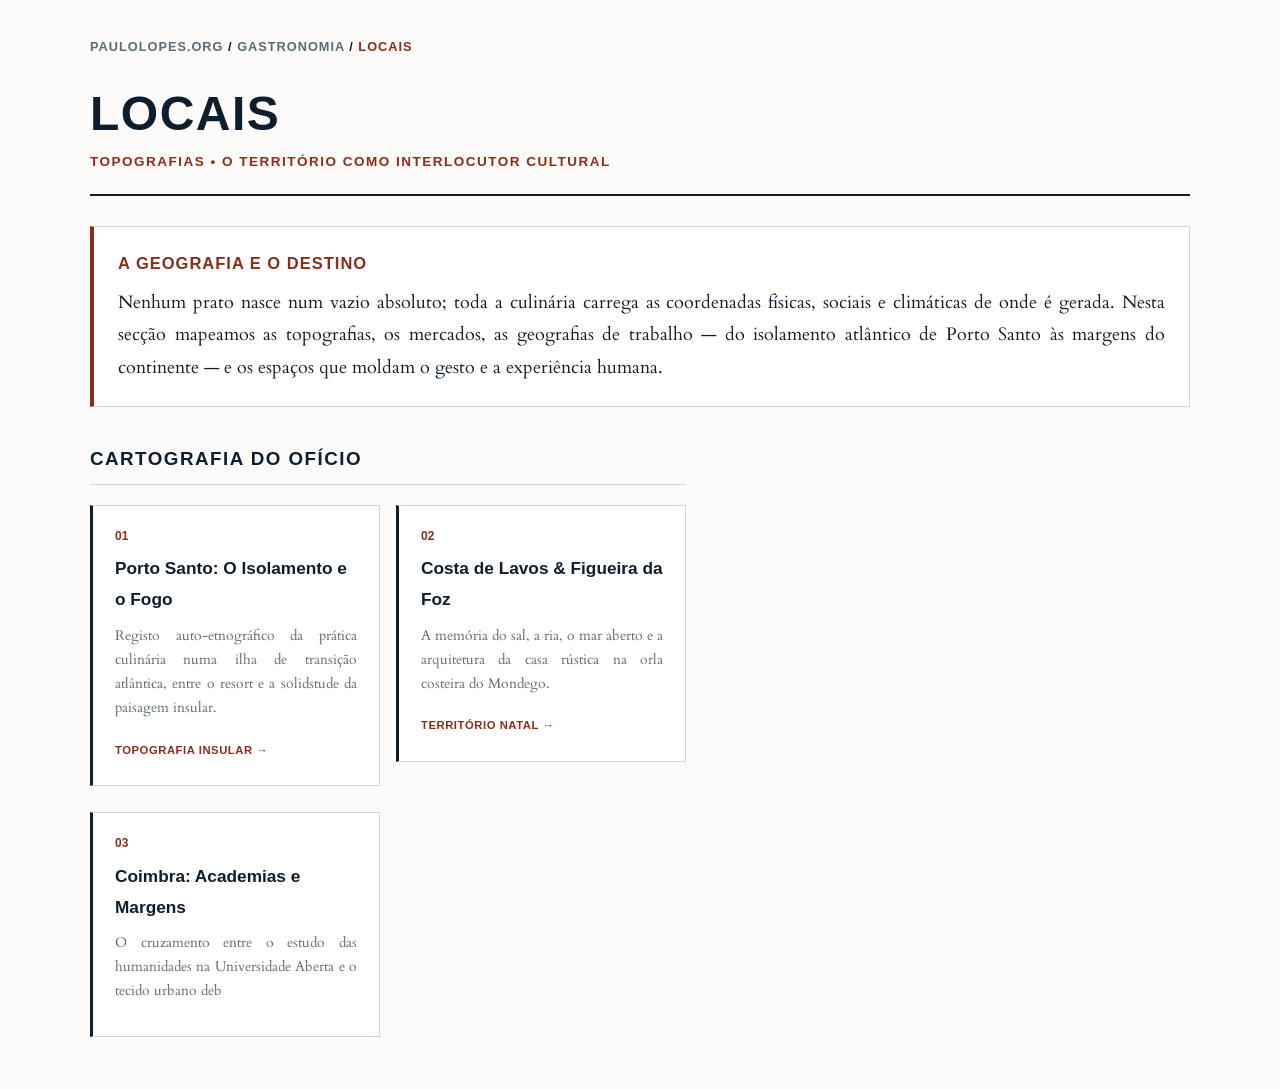
==== html/locais.html @ d1f1be1c "Add locais.html for locations and topographies This commit adds a new HTML file 'locais.html' that i" ====
<!DOCTYPE html>
<html lang="pt">
<head>
    <meta charset="UTF-8">
    <meta name="viewport" content="width=device-width, initial-scale=1.0">
    <link rel="icon" type="image/x-icon" href="/favicon.ico">
    <link rel="preload" href="manifest.json" as="fetch" type="application/json" crossorigin>

    <title>Locais & Topografias — Caldo de Sabores | Paulo Lopes</title>

    <!-- Framework W3.CSS -->
    <link rel="stylesheet" href="https://www.w3schools.com/w3css/4/w3.css">
    
    <!-- Google Fonts: Cardo, Inter & IBM Plex Mono -->
    <link rel="preconnect" href="https://fonts.googleapis.com">
    <link rel="preconnect" href="https://fonts.gstatic.com" crossorigin>
    <link href="https://fonts.googleapis.com/css2?family=Cardo:ital,wght@0,400;0,700;1,400&family=IBM+Plex+Mono:wght@400;500&family=Inter:wght@300;400;500;600&display=swap" rel="stylesheet">

    <!-- Folha de Estilos Oficial (Acedida a partir da pasta /html/) -->
    <link rel="stylesheet" href="../style.css">
</head>
<body class="w3-padding-large">

    <main class="w3-content w3-padding-24" style="max-width: 1100px;">
        
        <!-- Breadcrumb Superior -->
        <nav class="breadcrumb">
            <a href="https://paulolopes.org">paulolopes.org</a> / 
            <a href="https://gastronomia.paulolopes.org">Gastronomia</a> / 
            <span>Locais</span>
        </nav>

        <!-- Cabeçalho Principal -->
        <header class="wiki-header">
            <h1>Locais</h1>
            <p class="header-sub">Topografias • O Território como Interlocutor Cultural</p>
        </header>

        <!-- Caixa de Enquadramento / Manifesto da Secção -->
        <section class="warning-box">
            <h2>A Geografia e o Destino</h2>
            <p style="margin: 0;" align="justify">
                Nenhum prato nasce num vazio absoluto; toda a culinária carrega as coordenadas físicas, sociais e climáticas de onde é gerada. Nesta secção mapeamos as topografias, os mercados, as geografias de trabalho — do isolamento atlântico de Porto Santo às margens do continente — e os espaços que moldam o gesto e a experiência humana.
            </p>
        </section>

        <!-- Layout em Duas Colunas -->
        <div class="w3-row-padding" style="margin-left: -16px; margin-right: -16px;">
            
            <!-- COLUNA PRINCIPAL: MAPAS E TOPOGRAFIAS -->
            <article class="w3-col m8 l9">
                
                <h2 class="font-sans" style="font-size: 1.25rem; font-weight: 600; text-transform: uppercase; letter-spacing: 1.5px; color: var(--text-color); margin-top: 0; margin-bottom: 20px; border-bottom: 1px solid var(--border-color); padding-bottom: 8px;">
                    Cartografia do Ofício
                </h2>

                <div class="w3-row-padding" style="margin-left:-16px; margin-right:-16px;">
                    
                    <!-- Item 1 -->
                    <div class="w3-col m6 s12 w3-margin-bottom">
                        <a href="porto-santo-ilha-e-bancada.html" class="card-item">
                            <span class="card-numeral">01</span>
                            <h3 class="card-title">Porto Santo: O Isolamento e o Fogo</h3>
                            <p class="card-desc">Registo auto-etnográfico da prática culinária numa ilha de transição atlântica, entre o resort e a solidstude da paisagem insular.</p>
                            <span class="card-tag">Topografia Insular &rarr;</span>
                        </a>
                    </div>

                    <!-- Item 2 -->
                    <div class="w3-col m6 s12 w3-margin-bottom">
                        <a href="figueira-da-foz-e-lavos.html" class="card-item">
                            <span class="card-numeral">02</span>
                            <h3 class="card-title">Costa de Lavos & Figueira da Foz</h3>
                            <p class="card-desc">A memória do sal, a ria, o mar aberto e a arquitetura da casa rústica na orla costeira do Mondego.</p>
                            <span class="card-tag">Território Natal &rarr;</span>
                        </a>
                    </div>

                </div>

                <div class="w3-row-padding" style="margin-left:-16px; margin-right:-16px; margin-top: 10px;">
                    
                    <!-- Item 3 -->
                    <div class="w3-col m6 s12 w3-margin-bottom">
                        <a href="coimbra-e-centro.html" class="card-item">
                            <span class="card-numeral">03</span>
                            <h3 class="card-title">Coimbra: Academias e Margens</h3>
                            <p class="card-desc">O cruzamento entre o estudo das humanidades na Universidade Aberta e o tecido urbano deb
---- style.css ----
/* ==========================================================================
   PAULOLOPES.ORG / SCRIPTORIUM DIGITAL — Estilos Oficiais (style.css)
   Soberania Digital, Humanidades & Arquitetura Estática
   Autor: Paulo Furtado Lopes (mail@paulolopes.org)
   ========================================================================== */

:root {
    --bg-color: #fcfbf9;          /* Papel de arquivo / Marfim */
    --text-color: #0f1e2d;        /* Azul-marinho profundo */
    --accent-color: #8c2d19;      /* Vermelho óxido / Sanguínea */
    --muted-color: #5c6b73;       /* Azul pedra / Grafite */
    --border-color: #d8d3cd;      /* Linha de divisão subtil */
    --card-bg: #ffffff;           /* Branco puro para leitura */
    
    --font-serif: "Cardo", "Georgia", "Times New Roman", serif;
    --font-sans: -apple-system, BlinkMacSystemFont, "Segoe UI", Roboto, sans-serif;
    --font-mono: 'IBM Plex Mono', 'Courier New', monospace;

    /* Variáveis Tipográficas Fluidas & Modo de Leitura */
    --text-base: clamp(1.05rem, 1vw + 0.9rem, 1.2rem);
    --text-lead: clamp(1.2rem, 1.5vw + 1rem, 1.45rem);
    --text-h1: clamp(2rem, 3.5vw + 1rem, 3.2rem);
    --text-h2: clamp(1.5rem, 2.5vw + 0.8rem, 2.3rem);
    --text-h3: clamp(1.25rem, 1.8vw + 0.7rem, 1.75rem);
    
    --line-height-body: 1.8;
    --line-height-heading: 1.25;
    --max-content-width: 68ch; /* Limite ótimo de carateres por linha para conforto visual */
}

/* Modo Escuro Opcional / Automático */
@media (prefers-color-scheme: dark) {
    :root {
        --bg-color: #121820;
        --text-color: #e2e8f0;
        --accent-color: #d94e35;
        --muted-color: #94a3b8;
        --border-color: #2a3441;
        --card-bg: #1a2332;
    }
}

body {
    background-color: var(--bg-color) !important;
    color: var(--text-color) !important;
    font-family: var(--font-serif);
    line-height: var(--line-height-body);
    font-size: var(--text-base);
    margin: 0;
    min-height: 100vh;
    -webkit-font-smoothing: antialiased;
    text-rendering: optimizeLegibility;
}

.font-sans { font-family: var(--font-sans) !important; }
.font-mono { font-family: var(--font-mono) !important; }

/* ==========================================================================
   MODO DE LEITURA (READER MODE) & ENSAIOS
   ========================================================================== */
.reader-mode,
.article-content, 
.entry-content, 
article {
    max-width: var(--max-content-width);
    margin-inline: auto;
    padding-inline: 1rem;
}

/* Parágrafos refinados para legibilidade académica e ensaística */
p {
    margin-top: 0;
    margin-bottom: 1.8rem;
    text-align: justify;
    hyphens: auto;
}

@media (max-width: 768px) {
    p {
        text-align: left; /* Desativa justificação em ecrãs móveis estreitos */
    }
}

/* Navegação Breadcrumb Superior */
.breadcrumb {
    font-family: var(--font-sans);
    font-size: 0.85rem;
    text-transform: uppercase;
    letter-spacing: 1px;
    font-weight: 600;
    margin-bottom: 25px;
}

.breadcrumb a {
    color: var(--muted-color);
    text-decoration: none;
    transition: color 0.2s ease;
}

.breadcrumb a:hover {
    color: var(--accent-color);
}

.breadcrumb span {
    color: var(--accent-color);
}

/* Cabeçalho do Scriptorium e Subdomínios */
header.wiki-header {
    border-bottom: 2px solid var(--text-color);
    padding-bottom: 20px;
    margin-bottom: 30px;
}

header.wiki-header h1 {
    font-family: var(--font-sans);
    font-size: var(--text-h1);
    font-weight: 600;
    letter-spacing: 1.5px;
    text-transform: uppercase;
    margin: 0 0 6px 0;
    color: var(--text-color);
    line-height: var(--line-height-heading);
}

.header-sub {
    font-family: var(--font-sans);
    font-size: 0.9rem;
    letter-spacing: 1.5px;
    color: var(--accent-color);
    font-weight: 600;
    text-transform: uppercase;
    margin: 0;
}

/* Barra de Alerta / Boas-vindas / Manifesto */
.warning-box {
    background-color: var(--card-bg);
    border: 1px solid var(--border-color);
    border-left: 4px solid var(--accent-color);
    padding: 22px 24px;
    margin-bottom: 35px;
}

.warning-box h2 {
    font-family: var(--font-sans);
    font-size: 1.1rem;
    font-weight: 600;
    text-transform: uppercase;
    letter-spacing: 1px;
    color: var(--accent-color);
    margin-top: 0;
    margin-bottom: 8px;
}

/* Cartões de Entradas e Secções */
.card-item {
    background-color: var(--card-bg);
    border: 1px solid var(--border-color);
    border-left: 3px solid var(--text-color);
    padding: 20px 22px;
    transition: border-color 0.2s ease, transform 0.2s ease, box-shadow 0.2s ease;
    display: block;
    text-decoration: none !important;
    color: inherit !important;
    height: 100%;
}

.card-item:hover {
    border-left-color: var(--accent-color);
    border-color: var(--border-color);
    transform: translateY(-3px);
    box-shadow: 0 4px 12px rgba(15, 30, 45, 0.06);
}

.card-item:hover h3 {
    color: var(--accent-color);
}

.card-numeral {
    font-family: var(--font-sans);
    font-size: 0.8rem;
    font-weight: 700;
    color: var(--accent-color);
    margin-bottom: 6px;
    display: block;
}

.card-title {
    font-size: 1.15rem;
    margin: 6px 0 8px 0;
    color: var(--text-color);
    font-weight: 600;
    transition: color 0.2s ease;
}

.card-desc {
    font-size: 0.9rem;
    color: var(--muted-color);
    margin: 0 0 12px 0;
}

.card-tag {
    font-family: var(--font-sans);
    font-size: 0.75rem;
    color: var(--accent-color);
    text-transform: uppercase;
    letter-spacing: 0.05em;
    font-weight: 600;
}

/* Menu Lateral (Sidebar) & Pesquisa */
.wiki-sidebar {
    background-color: var(--card-bg);
    border: 1px solid var(--border-color);
    padding: 22px;
    margin-bottom: 30px;
}

.wiki-sidebar h3 {
    font-family: var(--font-sans);
    font-size: 0.88rem;
    font-weight: 600;
    text-transform: uppercase;
    letter-spacing: 1.5px;
    color: var(--accent-color);
    margin-top: 0;
    margin-bottom: 12px;
    border-bottom: 1px solid var(--border-color);
    padding-bottom: 6px;
}

.wiki-sidebar input[type="text"] {
    width: 100%;
    padding: 9px 12px;
    font-family: var(--font-sans);
    font-size: 0.9rem;
    background: var(--bg-color);
    border: 1px solid var(--border-color);
    color: var(--text-color);
    border-radius: 2px;
    transition: border-color 0.2s ease;
}

.wiki-sidebar input[type="text"]:focus {
    outline: none;
    border-color: var(--accent-color);
}

.wiki-sidebar-list {
    list-style: none;
    padding: 0;
    margin: 0 0 20px 0;
    font-family: var(--font-sans);
    font-size: 0.92rem;
}

.wiki-sidebar-list li {
    margin-bottom: 8px;
}

.wiki-sidebar-list a {
    color: var(--text-color);
    text-decoration: none;
    transition: color 0.2s ease;
}

.wiki-sidebar-list a:hover {
    color: var(--accent-color);
}

/* Bloco Destacado: Chamadas Cruzadas */
.gastro-callout {
    background-color: var(--card-bg);
    border: 1px solid var(--border-color);
    border-top: 3px solid var(--accent-color);
    padding: 20px;
    margin-top: 30px;
    text-align: center;
}

.gastro-callout p {
    font-family: var(--font-serif);
    font-size: 1.02rem;
    font-style: italic;
    color: var(--text-color);
    margin: 8px 0 12px 0;
    text-align: center;
}

.gastro-link {
    font-family: var(--font-mono);
    font-size: 0.75rem;
    text-transform: uppercase;
    letter-spacing: 1px;
    color: var(--accent-color);
    text-decoration: none;
    font-weight: 600;
}

.gastro-link:hover {
    text-decoration: underline;
}

/* Botão Minimalista de Donativos */
.btn-donativos {
    display: inline-block;
    background-color: var(--text-color);
    color: #ffffff !important;
    font-family: var(--font-sans);
    font-size: 0.8rem;
    font-weight: 600;
    text-transform: uppercase;
    letter-spacing: 1.5px;
    padding: 10px 20px;
    text-decoration: none;
    border: 1px solid var(--text-color);
    transition: background-color 0.2s ease, border-color 0.2s ease;
}

.btn-donativos:hover {
    background-color: var(--accent-color);
    border-color: var(--accent-color);
}

/* ==========================================================================
   RODAPÉ INSTITUCIONAL & CAIXAS DE SUPORTE
   ========================================================================== */

.footer-boxes-container {
    border: 1px solid var(--border-color);
    background-color: var(--card-bg);
    margin-bottom: 40px;
}

.footer-box-left {
    padding: 24px;
    padding-right: 24px;
}

.footer-box-right {
    padding: 24px;
    padding-left: 24px;
    border-left: 1px solid var(--border-color);
}

@media (max-width: 768px) {
    .footer-box-right {
        border-left: none;
        border-top: 1px solid var(--border-color);
        padding-left: 24px;
    }
}

.site-footer {
    margin-top: 4rem;
    border-top: 1px solid var(--border-color);
    padding-top: 2.5rem;
    padding-bottom: 2rem;
    font-family: var(--font-sans);
    font-size: 0.85rem;
    color: var(--muted-color);
    text-align: center;
}

.footer-links {
    font-family: var(--font-mono);
    font-size: 0.8rem;
    text-transform: uppercase;
    letter-spacing: 1px;
    margin-bottom: 15px;
}

.footer-links a {
    color: var(--accent-color);
    text-decoration: none;
    font-weight: 600;
}

.footer-links a:hover {
    text-decoration: underline;
}
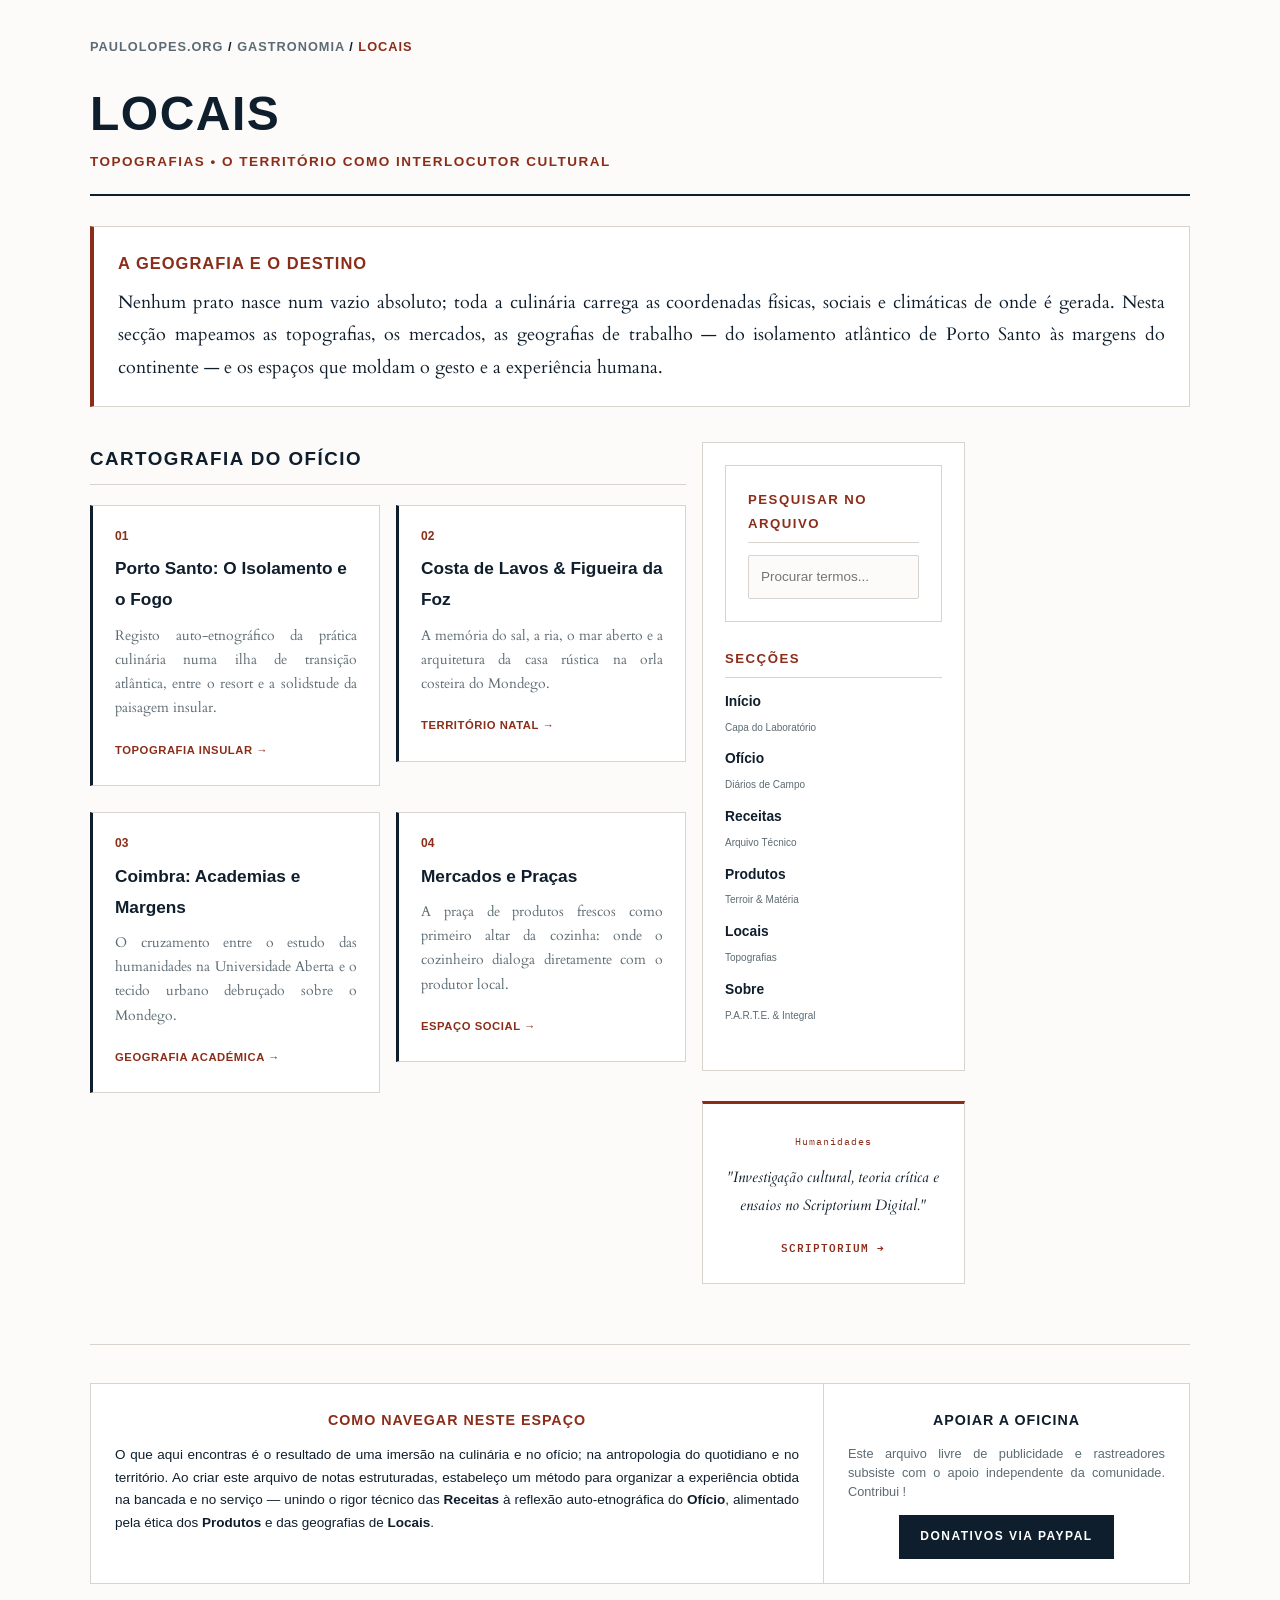
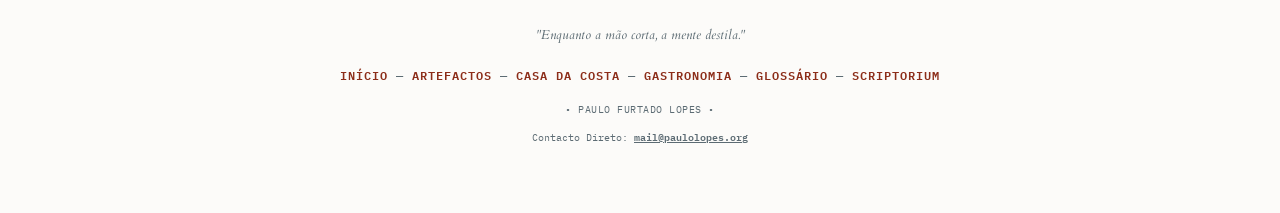
==== commit 1e121fd4: "Atualizar o locais.html" ====
--- a/html/locais.html
+++ b/html/locais.html
@@ -85,4 +85,113 @@
                         <a href="coimbra-e-centro.html" class="card-item">
                             <span class="card-numeral">03</span>
                             <h3 class="card-title">Coimbra: Academias e Margens</h3>
-                            <p class="card-desc">O cruzamento entre o estudo das humanidades na Universidade Aberta e o tecido urbano deb
+                            <p class="card-desc">O cruzamento entre o estudo das humanidades na Universidade Aberta e o tecido urbano debruçado sobre o Mondego.</p>
+                            <span class="card-tag">Geografia Académica &rarr;</span>
+                        </a>
+                    </div>
+
+                    <!-- Item 4 -->
+                    <div class="w3-col m6 s12 w3-margin-bottom">
+                        <a href="mercados-e-abastecimento.html" class="card-item">
+                            <span class="card-numeral">04</span>
+                            <h3 class="card-title">Mercados e Praças</h3>
+                            <p class="card-desc">A praça de produtos frescos como primeiro altar da cozinha: onde o cozinheiro dialoga diretamente com o produtor local.</p>
+                            <span class="card-tag">Espaço Social &rarr;</span>
+                        </a>
+                    </div>
+
+                </div>
+
+            </article>
+
+            <!-- COLUNA SECUNDÁRIA (DIREITA): BARRA LATERAL DE NAVEGAÇÃO -->
+            <aside class="w3-col m4 l3">
+                <div class="wiki-sidebar">
+                    
+                    <div class="wiki-sidebar" style="margin-bottom: 25px;">
+                        <h3>Pesquisar no Arquivo</h3>
+                        <form action="../index.html" method="GET" style="margin-top: 10px;">
+                            <input type="text" name="q" placeholder="Procurar termos..." required>
+                        </form>
+                    </div>
+
+                    <h3>Secções</h3>
+                    <ul class="wiki-sidebar-list">
+                        <li><a href="../index.html"><strong>Início</strong> <br><span class="w3-tiny" style="color: var(--muted-color);">Capa do Laboratório</span></a></li>
+                        <li><a href="oficio.html"><strong>Ofício</strong> <br><span class="w3-tiny" style="color: var(--muted-color);">Diários de Campo</span></a></li>
+                        <li><a href="receitas.html"><strong>Receitas</strong> <br><span class="w3-tiny" style="color: var(--muted-color);">Arquivo Técnico</span></a></li>
+                        <li><a href="produtos.html"><strong>Produtos</strong> <br><span class="w3-tiny" style="color: var(--muted-color);">Terroir & Matéria</span></a></li>
+                        <li><a href="locais.html"><strong>Locais</strong> <br><span class="w3-tiny" style="color: var(--muted-color);">Topografias</span></a></li>
+                        <li><a href="sobre.html"><strong>Sobre</strong> <br><span class="w3-tiny" style="color: var(--muted-color);">P.A.R.T.E. & Integral</span></a></li>
+                    </ul>
+
+                </div>
+
+                <!-- Bloco de Chamada para o Scriptorium Digital -->
+                <div class="gastro-callout">
+                    <span class="font-mono w3-tiny w3-uppercase" style="color: var(--accent-color); letter-spacing: 1px;">Humanidades</span>
+                    <p>
+                        "Investigação cultural, teoria crítica e ensaios no Scriptorium Digital."
+                    </p>
+                    <a href="https://scriptoriumdigital.org" class="gastro-link">Scriptorium &rarr;</a>
+                </div>
+            </aside>
+
+        </div>
+
+        <!-- RODAPÉ INSTITUCIONAL COMPLETO -->
+        <footer class="site-footer">
+            
+            <div class="footer-boxes-container w3-row w3-text-left" style="margin-bottom: 40px;">
+                
+                <div class="w3-col m8 l8 footer-box-left">
+                    <h4 class="font-sans" style="font-size: 0.95rem; font-weight: 600; text-transform: uppercase; letter-spacing: 1px; color: var(--accent-color); margin-top: 0; margin-bottom: 10px;">
+                        Como Navegar Neste Espaço
+                    </h4>
+                    <p style="font-size: 0.9rem; color: var(--text-color); margin: 0; line-height: 1.7; text-align: justify;">
+                        O que aqui encontras é o resultado de uma imersão na culinária e no ofício; na antropologia do quotidiano e no território. Ao criar este arquivo de notas estruturadas, estabeleço um método para organizar a experiência obtida na bancada e no serviço — unindo o rigor técnico das <strong>Receitas</strong> à reflexão auto-etnográfica do <strong>Ofício</strong>, alimentado pela ética dos <strong>Produtos</strong> e das geografias de <strong>Locais</strong>.
+                    </p>
+                </div>
+
+                <div class="w3-col m4 l4 footer-box-right">
+                    <h4 class="font-sans" style="font-size: 0.95rem; font-weight: 600; text-transform: uppercase; letter-spacing: 1px; color: var(--text-color); margin-top: 0; margin-bottom: 10px;">
+                        Apoiar a Oficina
+                    </h4>
+                    <p style="font-size: 0.85rem; color: var(--muted-color); margin: 0 0 14px 0; line-height: 1.5; text-align: justify;">
+                        Este arquivo livre de publicidade e rastreadores subsiste com o apoio independente da comunidade. Contribui !
+                    </p>
+                    <div class="w3-center">
+                        <a href="https://paypal.me/PauloFurtadoLopes" target="_blank" rel="noopener" class="btn-donativos">
+                            Donativos via PayPal
+                        </a>
+                    </div>
+                </div>
+
+            </div>
+
+            <p style="font-style: italic; font-family: var(--font-serif); margin-bottom: 1.2rem; color: var(--muted-color); text-align: center;">
+                "Enquanto a mão corta, a mente destila."
+            </p>
+            
+            <!-- Menu Geral do Ecossistema -->
+            <div class="footer-links" style="margin-bottom: 15px;">
+                <a href="http://paulolopes.org">Início</a> &mdash; 
+                <a href="https://paulolopes.org/artefactos/">Artefactos</a> &mdash; 
+                <a href="https://costa.paulolopes.org">Casa da Costa</a> &mdash; 
+                <a href="https://gastronomia.paulolopes.org">Gastronomia</a> &mdash; 
+                <a href="https://glossario.paulolopes.org">Glossário</a> &mdash; 
+                <a href="https://scriptoriumdigital.org">Scriptorium</a>
+            </div>
+            
+            <p class="font-mono w3-tiny w3-uppercase w3-wide" style="letter-spacing: 0.05em; margin-bottom: 0.5rem; color: var(--muted-color); text-align: center;">
+                • PAULO FURTADO LOPES •
+            </p>
+            <p class="font-mono w3-tiny" style="color: var(--muted-color); margin: 0; text-align: center;">
+                Contacto Direto: <a href="mailto:mail@paulolopes.org" style="color: inherit; font-weight: 600;">mail@paulolopes.org</a>
+            </p>
+        </footer>
+
+    </main>
+
+</body>
+</html>
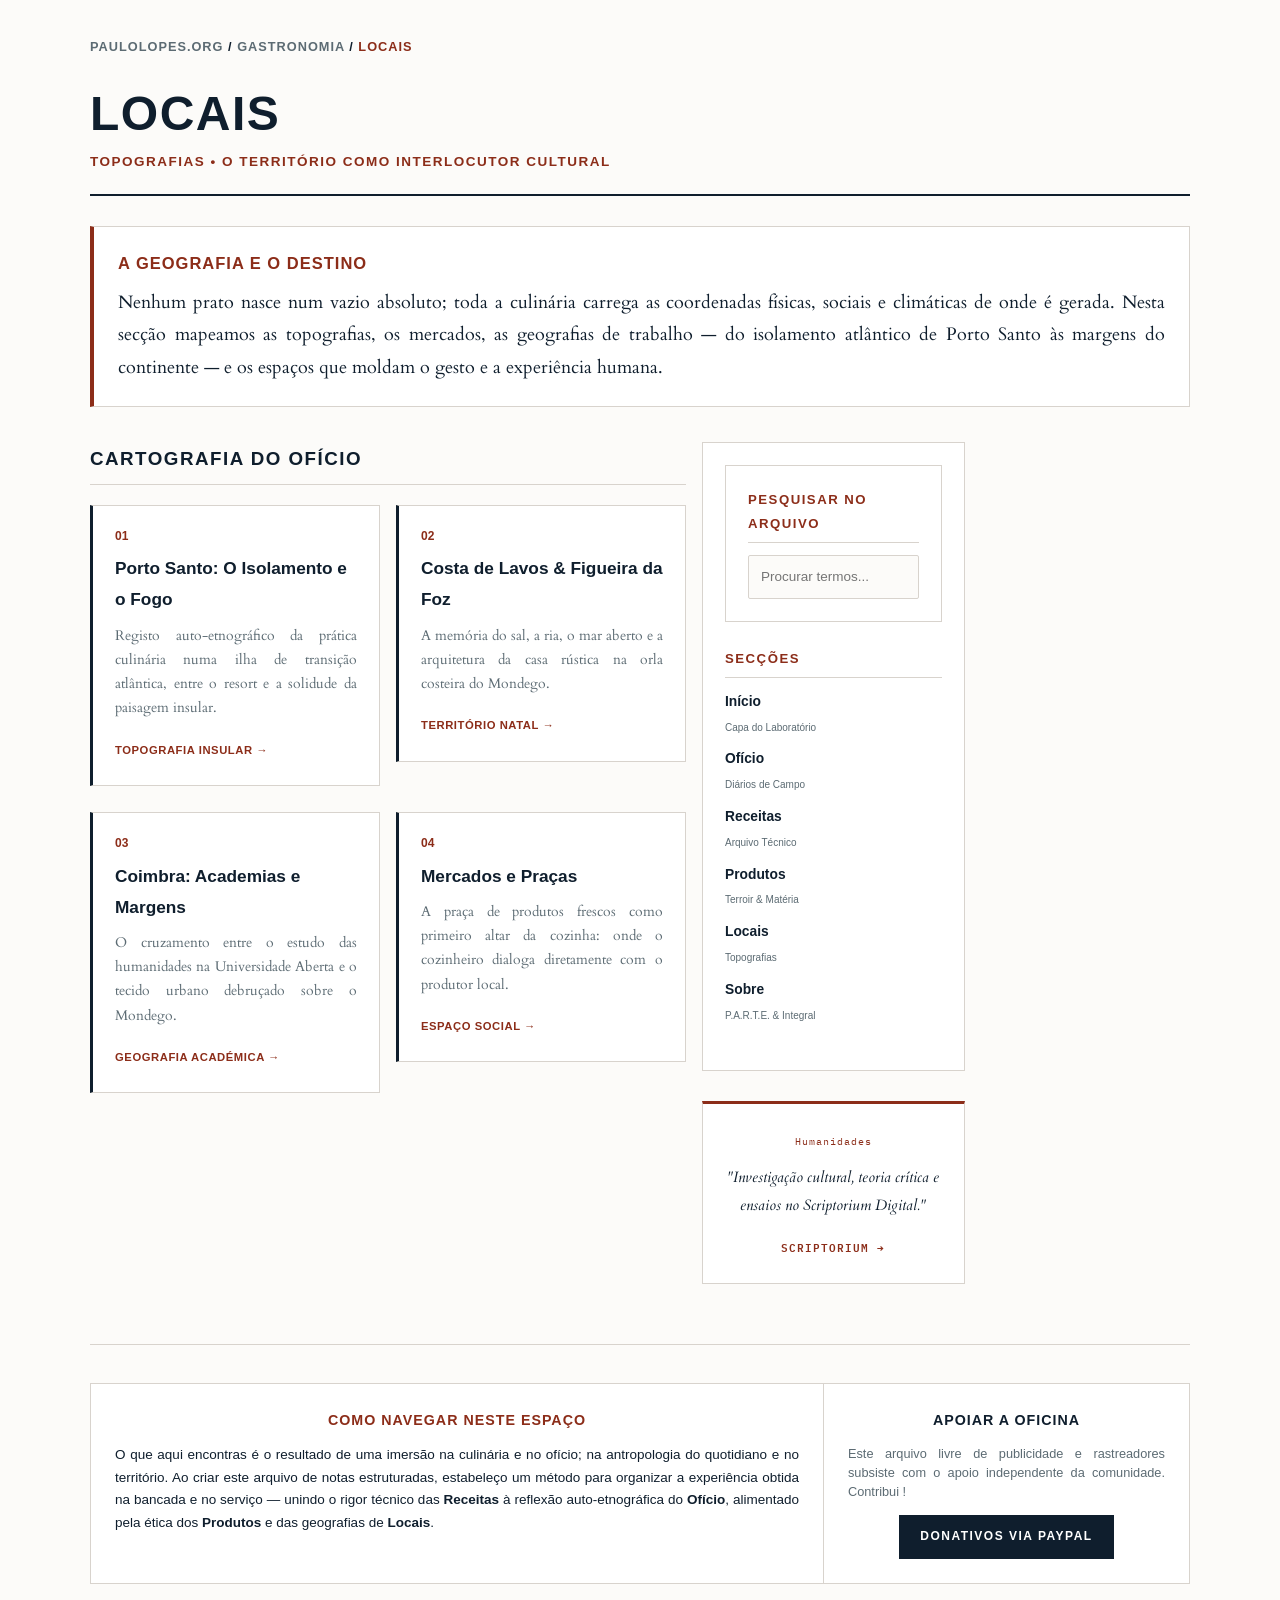
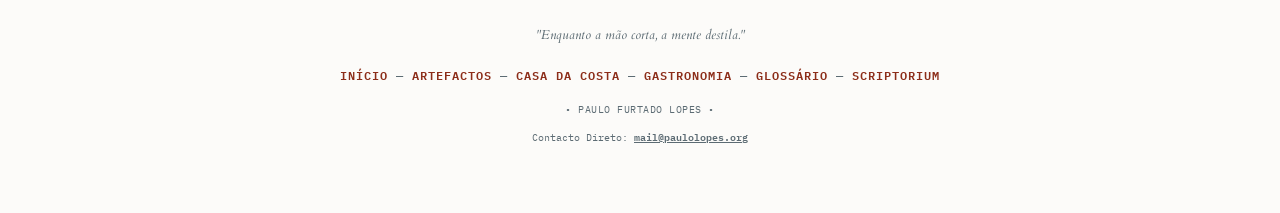
==== commit 8a9632f7: "Atualizar o locais.html" ====
--- a/html/locais.html
+++ b/html/locais.html
@@ -61,7 +61,7 @@
                         <a href="porto-santo-ilha-e-bancada.html" class="card-item">
                             <span class="card-numeral">01</span>
                             <h3 class="card-title">Porto Santo: O Isolamento e o Fogo</h3>
-                            <p class="card-desc">Registo auto-etnográfico da prática culinária numa ilha de transição atlântica, entre o resort e a solidstude da paisagem insular.</p>
+                            <p class="card-desc">Registo auto-etnográfico da prática culinária numa ilha de transição atlântica, entre o resort e a solidude da paisagem insular.</p>
                             <span class="card-tag">Topografia Insular &rarr;</span>
                         </a>
                     </div>
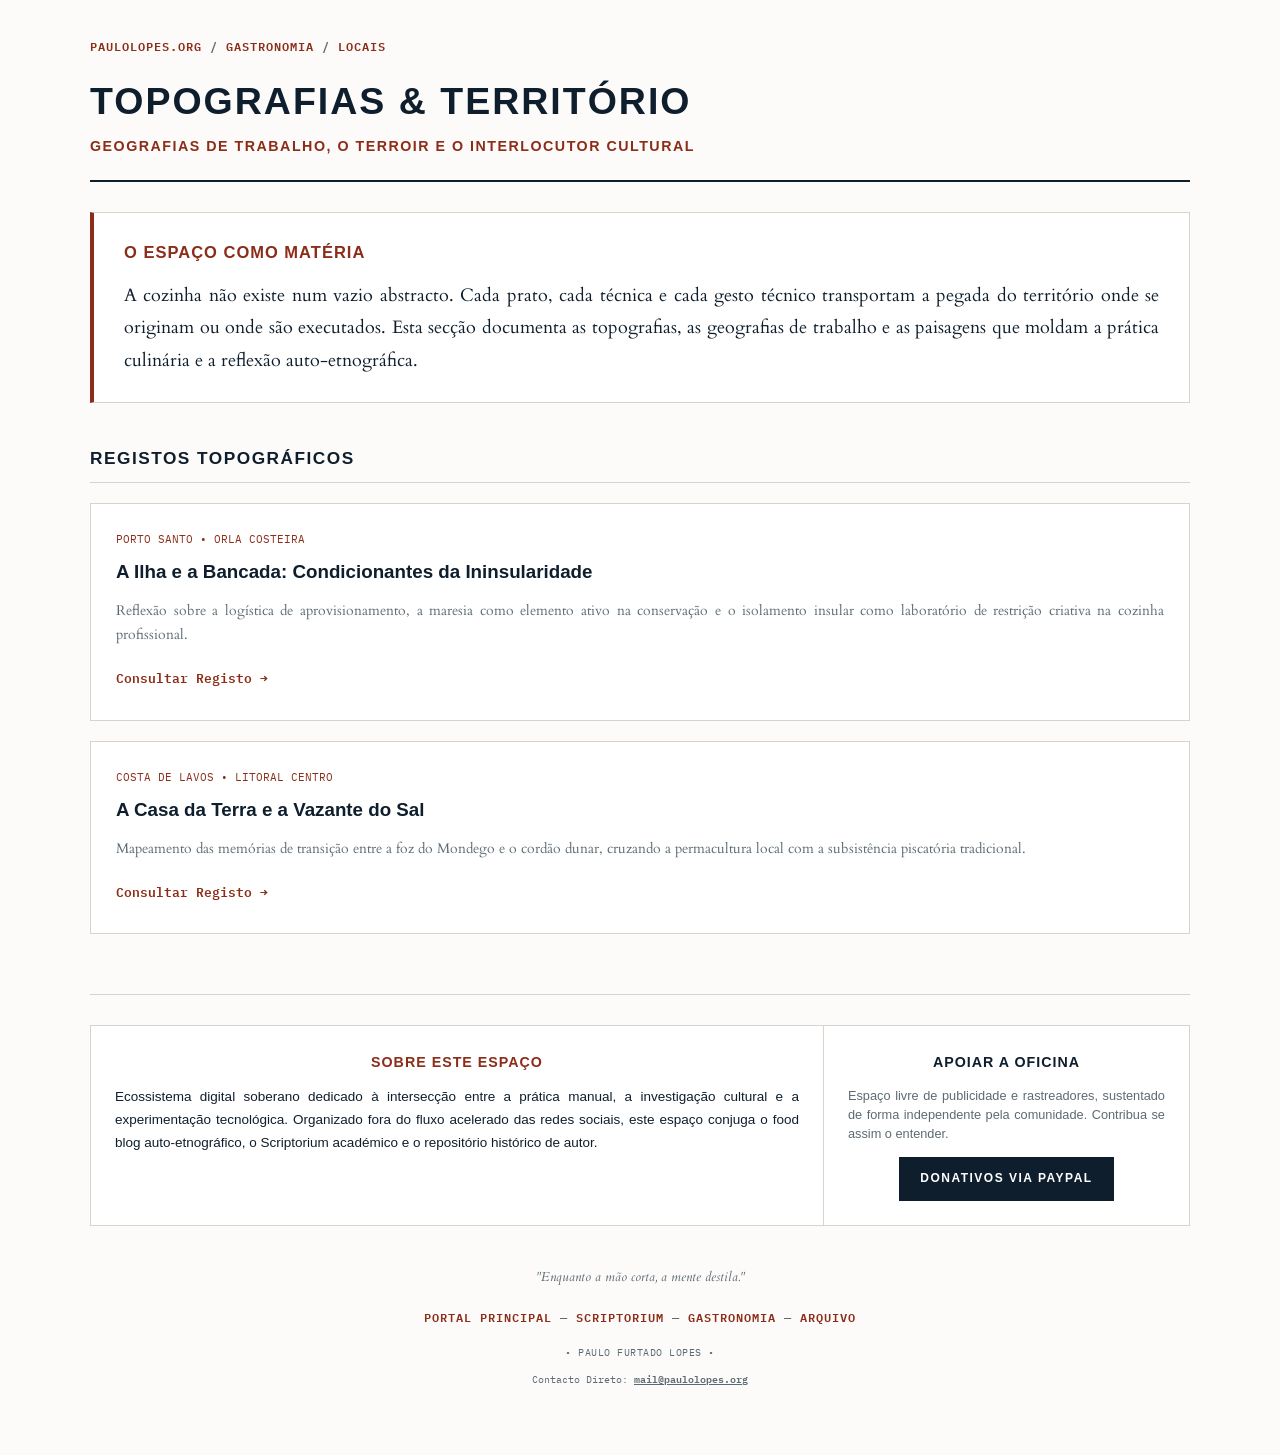
==== commit 8d9d9d0f: "Atualizar o locais.html" ====
--- a/html/locais.html
+++ b/html/locais.html
@@ -3,10 +3,10 @@
 <head>
     <meta charset="UTF-8">
     <meta name="viewport" content="width=device-width, initial-scale=1.0">
-    <link rel="icon" type="image/x-icon" href="/favicon.ico">
-    <link rel="preload" href="manifest.json" as="fetch" type="application/json" crossorigin>
+    <link rel="icon" type="image/x-icon" href="../favicon.ico">
+    <link rel="preload" href="../manifest.json" as="fetch" type="application/json" crossorigin>
 
-    <title>Locais & Topografias — Caldo de Sabores | Paulo Lopes</title>
+    <title>Locais & Território — Gastronomia | Paulo Lopes</title>
 
     <!-- Framework W3.CSS -->
     <link rel="stylesheet" href="https://www.w3schools.com/w3css/4/w3.css">
@@ -16,7 +16,7 @@
     <link rel="preconnect" href="https://fonts.gstatic.com" crossorigin>
     <link href="https://fonts.googleapis.com/css2?family=Cardo:ital,wght@0,400;0,700;1,400&family=IBM+Plex+Mono:wght@400;500&family=Inter:wght@300;400;500;600&display=swap" rel="stylesheet">
 
-    <!-- Folha de Estilos Oficial (Acedida a partir da pasta /html/) -->
+    <!-- Folha de Estilos Oficial (Partilhada na Raiz) -->
     <link rel="stylesheet" href="../style.css">
 </head>
 <body class="w3-padding-large">
@@ -24,141 +24,78 @@
     <main class="w3-content w3-padding-24" style="max-width: 1100px;">
         
         <!-- Breadcrumb Superior -->
-        <nav class="breadcrumb">
-            <a href="https://paulolopes.org">paulolopes.org</a> / 
-            <a href="https://gastronomia.paulolopes.org">Gastronomia</a> / 
+        <nav class="breadcrumb" style="font-family: var(--font-mono); font-size: 0.8rem; margin-bottom: 20px; color: var(--muted-color);">
+            <a href="https://paulolopes.org" style="color: var(--accent-color); text-decoration: none;">paulolopes.org</a> / 
+            <a href="https://gastronomia.paulolopes.org" style="color: var(--accent-color); text-decoration: none;">Gastronomia</a> / 
             <span>Locais</span>
         </nav>
 
         <!-- Cabeçalho Principal -->
-        <header class="wiki-header">
-            <h1>Locais</h1>
-            <p class="header-sub">Topografias • O Território como Interlocutor Cultural</p>
+        <header class="wiki-header" style="border-bottom: 2px solid var(--text-color); padding-bottom: 20px; margin-bottom: 30px;">
+            <h1 style="font-family: var(--font-sans); font-size: 2.5rem; font-weight: 600; text-transform: uppercase; letter-spacing: 2px; margin: 0 0 10px 0;">Topografias & Território</h1>
+            <p class="header-sub" style="font-family: var(--font-sans); font-size: 0.95rem; text-transform: uppercase; letter-spacing: 1.5px; color: var(--accent-color); font-weight: 600; margin: 0;">Geografias de Trabalho, O Terroir e o Interlocutor Cultural</p>
         </header>
 
-        <!-- Caixa de Enquadramento / Manifesto da Secção -->
-        <section class="warning-box">
-            <h2>A Geografia e o Destino</h2>
-            <p style="margin: 0;" align="justify">
-                Nenhum prato nasce num vazio absoluto; toda a culinária carrega as coordenadas físicas, sociais e climáticas de onde é gerada. Nesta secção mapeamos as topografias, os mercados, as geografias de trabalho — do isolamento atlântico de Porto Santo às margens do continente — e os espaços que moldam o gesto e a experiência humana.
+        <!-- Caixa de Enquadramento / Nota Conceptual -->
+        <section class="warning-box" style="background-color: var(--card-bg); border: 1px solid var(--border-color); border-left: 4px solid var(--accent-color); padding: 25px 30px; margin-bottom: 40px;">
+            <h2 style="font-family: var(--font-sans); font-size: 1.1rem; text-transform: uppercase; letter-spacing: 1px; color: var(--accent-color); margin-top: 0; margin-bottom: 12px;">O Espaço Como Matéria</h2>
+            <p style="margin: 0; line-height: 1.8; text-align: justify;">
+                A cozinha não existe num vazio abstracto. Cada prato, cada técnica e cada gesto técnico transportam a pegada do território onde se originam ou onde são executados. Esta secção documenta as topografias, as geografias de trabalho e as paisagens que moldam a prática culinária e a reflexão auto-etnográfica.
             </p>
         </section>
 
-        <!-- Layout em Duas Colunas -->
-        <div class="w3-row-padding" style="margin-left: -16px; margin-right: -16px;">
-            
-            <!-- COLUNA PRINCIPAL: MAPAS E TOPOGRAFIAS -->
-            <article class="w3-col m8 l9">
-                
-                <h2 class="font-sans" style="font-size: 1.25rem; font-weight: 600; text-transform: uppercase; letter-spacing: 1.5px; color: var(--text-color); margin-top: 0; margin-bottom: 20px; border-bottom: 1px solid var(--border-color); padding-bottom: 8px;">
-                    Cartografia do Ofício
-                </h2>
+        <!-- Secção de Listagem de Entradas (Base de Dados Autónoma / Vinculada à pasta /md/locais/) -->
+        <div style="margin-bottom: 40px;">
+            <h2 class="font-sans" style="font-size: 1.15rem; font-weight: 600; text-transform: uppercase; letter-spacing: 1.5px; color: var(--text-color); margin-bottom: 20px; border-bottom: 1px solid var(--border-color); padding-bottom: 8px;">
+                Registos Topográficos
+            </h2>
 
-                <div class="w3-row-padding" style="margin-left:-16px; margin-right:-16px;">
-                    
-                    <!-- Item 1 -->
-                    <div class="w3-col m6 s12 w3-margin-bottom">
-                        <a href="porto-santo-ilha-e-bancada.html" class="card-item">
-                            <span class="card-numeral">01</span>
-                            <h3 class="card-title">Porto Santo: O Isolamento e o Fogo</h3>
-                            <p class="card-desc">Registo auto-etnográfico da prática culinária numa ilha de transição atlântica, entre o resort e a solidude da paisagem insular.</p>
-                            <span class="card-tag">Topografia Insular &rarr;</span>
-                        </a>
-                    </div>
+            <!-- Item de Exemplo 1 -->
+            <div class="card-item" style="background: var(--card-bg); border: 1px solid var(--border-color); padding: 25px; margin-bottom: 20px;">
+                <span style="font-family: var(--font-mono); font-size: 0.75rem; color: var(--accent-color); text-transform: uppercase; display: block; margin-bottom: 6px;">Porto Santo • Orla Costeira</span>
+                <h3 style="font-family: var(--font-sans); font-size: 1.25rem; font-weight: 600; margin: 0 0 10px 0;">
+                    <a href="#" style="text-decoration: none; color: var(--text-color);">A Ilha e a Bancada: Condicionantes da Ininsularidade</a>
+                </h3>
+                <p style="font-size: 0.95rem; color: var(--muted-color); margin: 0 0 15px 0; line-height: 1.7; text-align: justify;">
+                    Reflexão sobre a logística de aprovisionamento, a maresia como elemento ativo na conservação e o isolamento insular como laboratório de restrição criativa na cozinha profissional.
+                </p>
+                <span style="font-family: var(--font-mono); font-size: 0.85rem; color: var(--accent-color); font-weight: 600;">Consultar Registo &rarr;</span>
+            </div>
 
-                    <!-- Item 2 -->
-                    <div class="w3-col m6 s12 w3-margin-bottom">
-                        <a href="figueira-da-foz-e-lavos.html" class="card-item">
-                            <span class="card-numeral">02</span>
-                            <h3 class="card-title">Costa de Lavos & Figueira da Foz</h3>
-                            <p class="card-desc">A memória do sal, a ria, o mar aberto e a arquitetura da casa rústica na orla costeira do Mondego.</p>
-                            <span class="card-tag">Território Natal &rarr;</span>
-                        </a>
-                    </div>
-
-                </div>
-
-                <div class="w3-row-padding" style="margin-left:-16px; margin-right:-16px; margin-top: 10px;">
-                    
-                    <!-- Item 3 -->
-                    <div class="w3-col m6 s12 w3-margin-bottom">
-                        <a href="coimbra-e-centro.html" class="card-item">
-                            <span class="card-numeral">03</span>
-                            <h3 class="card-title">Coimbra: Academias e Margens</h3>
-                            <p class="card-desc">O cruzamento entre o estudo das humanidades na Universidade Aberta e o tecido urbano debruçado sobre o Mondego.</p>
-                            <span class="card-tag">Geografia Académica &rarr;</span>
-                        </a>
-                    </div>
-
-                    <!-- Item 4 -->
-                    <div class="w3-col m6 s12 w3-margin-bottom">
-                        <a href="mercados-e-abastecimento.html" class="card-item">
-                            <span class="card-numeral">04</span>
-                            <h3 class="card-title">Mercados e Praças</h3>
-                            <p class="card-desc">A praça de produtos frescos como primeiro altar da cozinha: onde o cozinheiro dialoga diretamente com o produtor local.</p>
-                            <span class="card-tag">Espaço Social &rarr;</span>
-                        </a>
-                    </div>
-
-                </div>
-
-            </article>
-
-            <!-- COLUNA SECUNDÁRIA (DIREITA): BARRA LATERAL DE NAVEGAÇÃO -->
-            <aside class="w3-col m4 l3">
-                <div class="wiki-sidebar">
-                    
-                    <div class="wiki-sidebar" style="margin-bottom: 25px;">
-                        <h3>Pesquisar no Arquivo</h3>
-                        <form action="../index.html" method="GET" style="margin-top: 10px;">
-                            <input type="text" name="q" placeholder="Procurar termos..." required>
-                        </form>
-                    </div>
-
-                    <h3>Secções</h3>
-                    <ul class="wiki-sidebar-list">
-                        <li><a href="../index.html"><strong>Início</strong> <br><span class="w3-tiny" style="color: var(--muted-color);">Capa do Laboratório</span></a></li>
-                        <li><a href="oficio.html"><strong>Ofício</strong> <br><span class="w3-tiny" style="color: var(--muted-color);">Diários de Campo</span></a></li>
-                        <li><a href="receitas.html"><strong>Receitas</strong> <br><span class="w3-tiny" style="color: var(--muted-color);">Arquivo Técnico</span></a></li>
-                        <li><a href="produtos.html"><strong>Produtos</strong> <br><span class="w3-tiny" style="color: var(--muted-color);">Terroir & Matéria</span></a></li>
-                        <li><a href="locais.html"><strong>Locais</strong> <br><span class="w3-tiny" style="color: var(--muted-color);">Topografias</span></a></li>
-                        <li><a href="sobre.html"><strong>Sobre</strong> <br><span class="w3-tiny" style="color: var(--muted-color);">P.A.R.T.E. & Integral</span></a></li>
-                    </ul>
-
-                </div>
-
-                <!-- Bloco de Chamada para o Scriptorium Digital -->
-                <div class="gastro-callout">
-                    <span class="font-mono w3-tiny w3-uppercase" style="color: var(--accent-color); letter-spacing: 1px;">Humanidades</span>
-                    <p>
-                        "Investigação cultural, teoria crítica e ensaios no Scriptorium Digital."
-                    </p>
-                    <a href="https://scriptoriumdigital.org" class="gastro-link">Scriptorium &rarr;</a>
-                </div>
-            </aside>
+            <!-- Item de Exemplo 2 -->
+            <div class="card-item" style="background: var(--card-bg); border: 1px solid var(--border-color); padding: 25px; margin-bottom: 20px;">
+                <span style="font-family: var(--font-mono); font-size: 0.75rem; color: var(--accent-color); text-transform: uppercase; display: block; margin-bottom: 6px;">Costa de Lavos • Litoral Centro</span>
+                <h3 style="font-family: var(--font-sans); font-size: 1.25rem; font-weight: 600; margin: 0 0 10px 0;">
+                    <a href="#" style="text-decoration: none; color: var(--text-color);">A Casa da Terra e a Vazante do Sal</a>
+                </h3>
+                <p style="font-size: 0.95rem; color: var(--muted-color); margin: 0 0 15px 0; line-height: 1.7; text-align: justify;">
+                    Mapeamento das memórias de transição entre a foz do Mondego e o cordão dunar, cruzando a permacultura local com a subsistência piscatória tradicional.
+                </p>
+                <span style="font-family: var(--font-mono); font-size: 0.85rem; color: var(--accent-color); font-weight: 600;">Consultar Registo &rarr;</span>
+            </div>
 
         </div>
 
-        <!-- RODAPÉ INSTITUCIONAL COMPLETO -->
-        <footer class="site-footer">
+        <!-- RODAPÉ INSTITUCIONAL TRANSVERSAL -->
+        <footer class="site-footer" style="margin-top: 60px; border-top: 1px solid var(--border-color); padding-top: 30px;">
             
             <div class="footer-boxes-container w3-row w3-text-left" style="margin-bottom: 40px;">
                 
-                <div class="w3-col m8 l8 footer-box-left">
+                <div class="w3-col m8 l8 footer-box-left" style="padding: 24px;">
                     <h4 class="font-sans" style="font-size: 0.95rem; font-weight: 600; text-transform: uppercase; letter-spacing: 1px; color: var(--accent-color); margin-top: 0; margin-bottom: 10px;">
-                        Como Navegar Neste Espaço
+                        Sobre Este Espaço
                     </h4>
                     <p style="font-size: 0.9rem; color: var(--text-color); margin: 0; line-height: 1.7; text-align: justify;">
-                        O que aqui encontras é o resultado de uma imersão na culinária e no ofício; na antropologia do quotidiano e no território. Ao criar este arquivo de notas estruturadas, estabeleço um método para organizar a experiência obtida na bancada e no serviço — unindo o rigor técnico das <strong>Receitas</strong> à reflexão auto-etnográfica do <strong>Ofício</strong>, alimentado pela ética dos <strong>Produtos</strong> e das geografias de <strong>Locais</strong>.
+                        Ecossistema digital soberano dedicado à intersecção entre a prática manual, a investigação cultural e a experimentação tecnológica. Organizado fora do fluxo acelerado das redes sociais, este espaço conjuga o food blog auto-etnográfico, o Scriptorium académico e o repositório histórico de autor.
                     </p>
                 </div>
 
-                <div class="w3-col m4 l4 footer-box-right">
+                <div class="w3-col m4 l4 footer-box-right" style="padding: 24px; border-left: 1px solid var(--border-color);">
                     <h4 class="font-sans" style="font-size: 0.95rem; font-weight: 600; text-transform: uppercase; letter-spacing: 1px; color: var(--text-color); margin-top: 0; margin-bottom: 10px;">
                         Apoiar a Oficina
                     </h4>
                     <p style="font-size: 0.85rem; color: var(--muted-color); margin: 0 0 14px 0; line-height: 1.5; text-align: justify;">
-                        Este arquivo livre de publicidade e rastreadores subsiste com o apoio independente da comunidade. Contribui !
+                        Espaço livre de publicidade e rastreadores, sustentado de forma independente pela comunidade. Contribua se assim o entender.
                     </p>
                     <div class="w3-center">
                         <a href="https://paypal.me/PauloFurtadoLopes" target="_blank" rel="noopener" class="btn-donativos">
@@ -169,20 +106,20 @@
 
             </div>
 
+            <!-- Aforismo Central -->
             <p style="font-style: italic; font-family: var(--font-serif); margin-bottom: 1.2rem; color: var(--muted-color); text-align: center;">
                 "Enquanto a mão corta, a mente destila."
             </p>
             
-            <!-- Menu Geral do Ecossistema -->
-            <div class="footer-links" style="margin-bottom: 15px;">
-                <a href="http://paulolopes.org">Início</a> &mdash; 
-                <a href="https://paulolopes.org/artefactos/">Artefactos</a> &mdash; 
-                <a href="https://costa.paulolopes.org">Casa da Costa</a> &mdash; 
+            <!-- Menu Transversal do Ecossistema -->
+            <div class="footer-links" style="margin-bottom: 15px; text-align: center;">
+                <a href="https://paulolopes.org">Portal Principal</a> &mdash; 
+                <a href="https://scriptoriumdigital.org">Scriptorium</a> &mdash; 
                 <a href="https://gastronomia.paulolopes.org">Gastronomia</a> &mdash; 
-                <a href="https://glossario.paulolopes.org">Glossário</a> &mdash; 
-                <a href="https://scriptoriumdigital.org">Scriptorium</a>
+                <a href="https://arquivo.paulolopes.org">Arquivo</a>
             </div>
             
+            <!-- Assinatura e Contacto -->
             <p class="font-mono w3-tiny w3-uppercase w3-wide" style="letter-spacing: 0.05em; margin-bottom: 0.5rem; color: var(--muted-color); text-align: center;">
                 • PAULO FURTADO LOPES •
             </p>
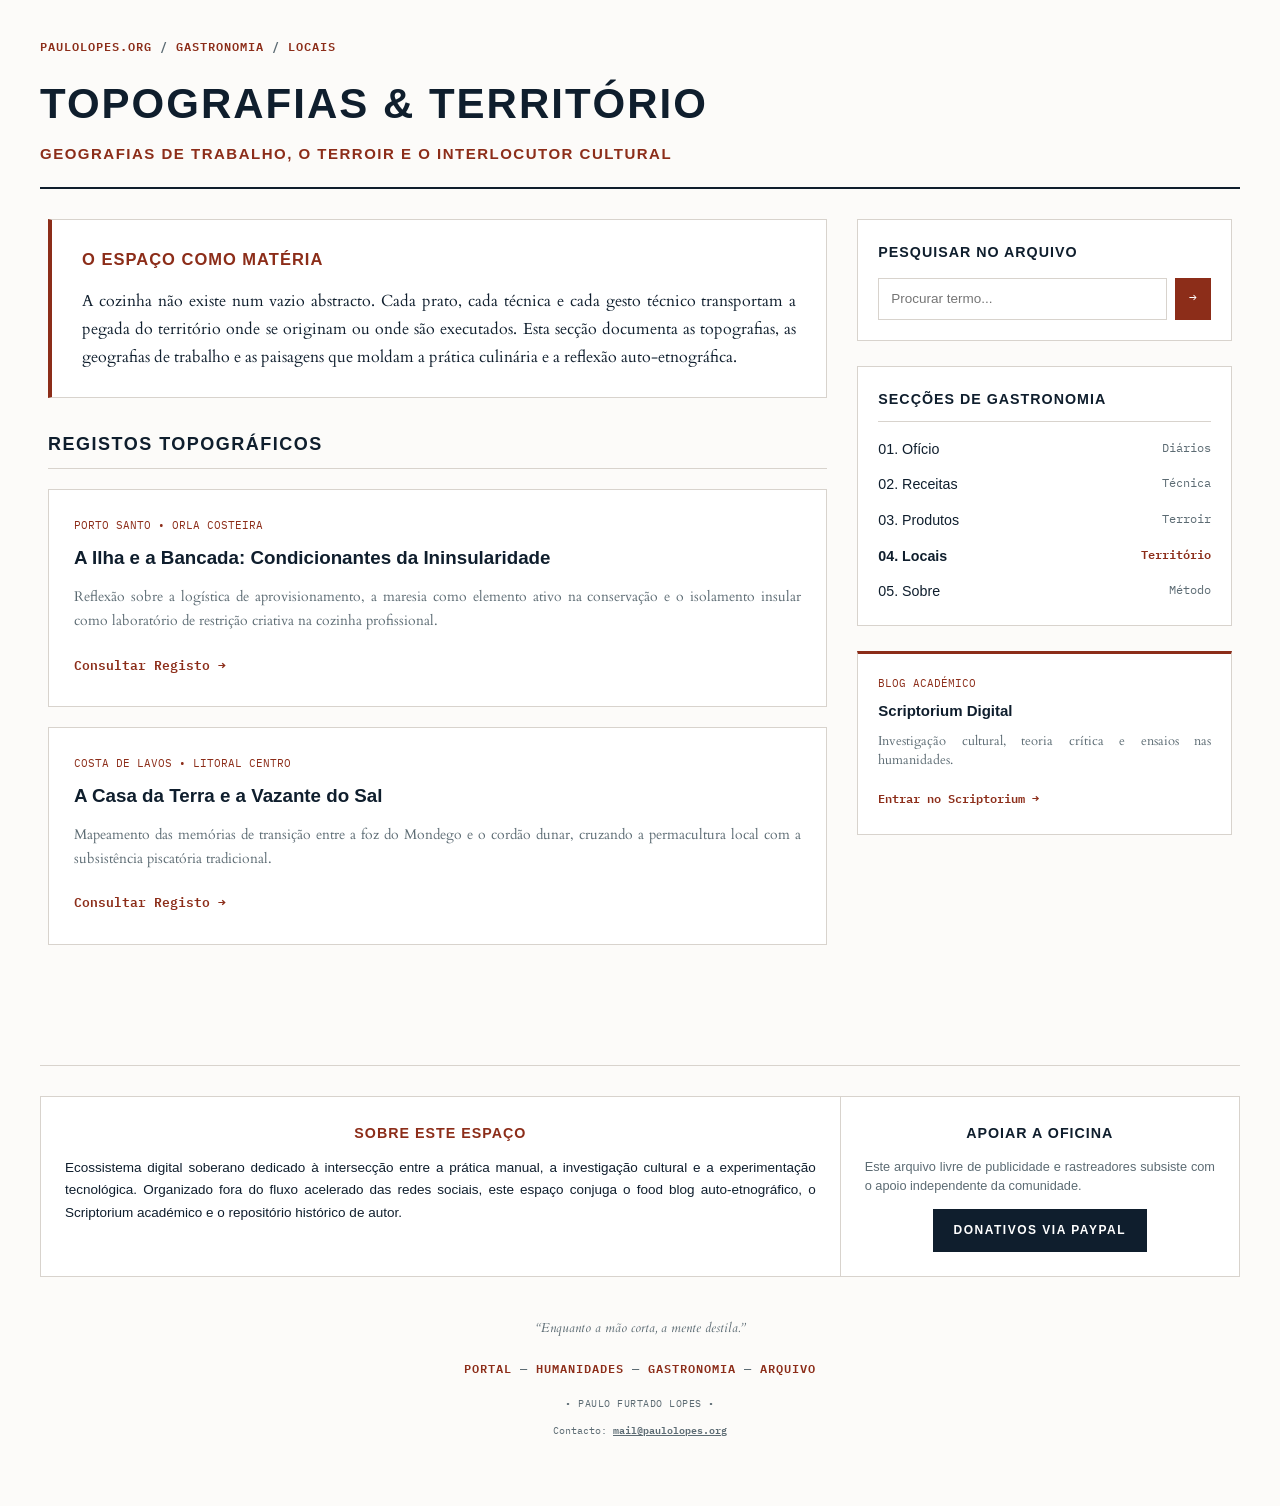
==== commit 9067b253: "Atualizar o locais.html" ====
--- a/html/locais.html
+++ b/html/locais.html
@@ -21,7 +21,7 @@
 </head>
 <body class="w3-padding-large">
 
-    <main class="w3-content w3-padding-24" style="max-width: 1100px;">
+    <main class="w3-content w3-padding-24" style="max-width: 1200px;">
         
         <!-- Breadcrumb Superior -->
         <nav class="breadcrumb" style="font-family: var(--font-mono); font-size: 0.8rem; margin-bottom: 20px; color: var(--muted-color);">
@@ -32,46 +32,96 @@
 
         <!-- Cabeçalho Principal -->
         <header class="wiki-header" style="border-bottom: 2px solid var(--text-color); padding-bottom: 20px; margin-bottom: 30px;">
-            <h1 style="font-family: var(--font-sans); font-size: 2.5rem; font-weight: 600; text-transform: uppercase; letter-spacing: 2px; margin: 0 0 10px 0;">Topografias & Território</h1>
-            <p class="header-sub" style="font-family: var(--font-sans); font-size: 0.95rem; text-transform: uppercase; letter-spacing: 1.5px; color: var(--accent-color); font-weight: 600; margin: 0;">Geografias de Trabalho, O Terroir e o Interlocutor Cultural</p>
+            <h1 style="font-family: var(--font-sans); font-size: 2.8rem; font-weight: 600; text-transform: uppercase; letter-spacing: 2px; margin: 0 0 10px 0;">Topografias & Território</h1>
+            <p class="header-sub" style="font-family: var(--font-sans); font-size: 1rem; text-transform: uppercase; letter-spacing: 1.5px; color: var(--accent-color); font-weight: 600; margin: 0;">Geografias de Trabalho, O Terroir e o Interlocutor Cultural</p>
         </header>
 
-        <!-- Caixa de Enquadramento / Nota Conceptual -->
-        <section class="warning-box" style="background-color: var(--card-bg); border: 1px solid var(--border-color); border-left: 4px solid var(--accent-color); padding: 25px 30px; margin-bottom: 40px;">
-            <h2 style="font-family: var(--font-sans); font-size: 1.1rem; text-transform: uppercase; letter-spacing: 1px; color: var(--accent-color); margin-top: 0; margin-bottom: 12px;">O Espaço Como Matéria</h2>
-            <p style="margin: 0; line-height: 1.8; text-align: justify;">
-                A cozinha não existe num vazio abstracto. Cada prato, cada técnica e cada gesto técnico transportam a pegada do território onde se originam ou onde são executados. Esta secção documenta as topografias, as geografias de trabalho e as paisagens que moldam a prática culinária e a reflexão auto-etnográfica.
-            </p>
-        </section>
+        <!-- GRELHA PRINCIPAL (Conteúdo à Esquerda | Sidebar à Direita) -->
+        <div class="w3-row-padding" style="margin: 0 -15px;">
+            
+            <!-- COLUNA ESQUERDA: CONTEÚDO PRINCIPAL (8 colunas) -->
+            <div class="w3-col l8" style="padding: 0 15px; margin-bottom: 40px;">
+                
+                <!-- Caixa de Enquadramento / Nota Conceptual -->
+                <section class="warning-box" style="background-color: var(--card-bg); border: 1px solid var(--border-color); border-left: 4px solid var(--accent-color); padding: 25px 30px; margin-bottom: 30px;">
+                    <h2 style="font-family: var(--font-sans); font-size: 1.1rem; text-transform: uppercase; letter-spacing: 1px; color: var(--accent-color); margin-top: 0; margin-bottom: 12px;">O Espaço Como Matéria</h2>
+                    <p style="margin: 0; line-height: 1.8; text-align: justify; font-size: 1.05rem;">
+                        A cozinha não existe num vazio abstracto. Cada prato, cada técnica e cada gesto técnico transportam a pegada do território onde se originam ou onde são executados. Esta secção documenta as topografias, as geografias de trabalho e as paisagens que moldam a prática culinária e a reflexão auto-etnográfica.
+                    </p>
+                </section>
 
-        <!-- Secção de Listagem de Entradas (Base de Dados Autónoma / Vinculada à pasta /md/locais/) -->
-        <div style="margin-bottom: 40px;">
-            <h2 class="font-sans" style="font-size: 1.15rem; font-weight: 600; text-transform: uppercase; letter-spacing: 1.5px; color: var(--text-color); margin-bottom: 20px; border-bottom: 1px solid var(--border-color); padding-bottom: 8px;">
-                Registos Topográficos
-            </h2>
+                <!-- Secção de Listagem de Entradas (Base de Dados Autónoma / Vinculada à pasta /md/locais/) -->
+                <div>
+                    <h2 class="font-sans" style="font-size: 1.2rem; font-weight: 600; text-transform: uppercase; letter-spacing: 1.5px; color: var(--text-color); margin-bottom: 20px; border-bottom: 1px solid var(--border-color); padding-bottom: 8px;">
+                        Registos Topográficos
+                    </h2>
 
-            <!-- Item de Exemplo 1 -->
-            <div class="card-item" style="background: var(--card-bg); border: 1px solid var(--border-color); padding: 25px; margin-bottom: 20px;">
-                <span style="font-family: var(--font-mono); font-size: 0.75rem; color: var(--accent-color); text-transform: uppercase; display: block; margin-bottom: 6px;">Porto Santo • Orla Costeira</span>
-                <h3 style="font-family: var(--font-sans); font-size: 1.25rem; font-weight: 600; margin: 0 0 10px 0;">
-                    <a href="#" style="text-decoration: none; color: var(--text-color);">A Ilha e a Bancada: Condicionantes da Ininsularidade</a>
-                </h3>
-                <p style="font-size: 0.95rem; color: var(--muted-color); margin: 0 0 15px 0; line-height: 1.7; text-align: justify;">
-                    Reflexão sobre a logística de aprovisionamento, a maresia como elemento ativo na conservação e o isolamento insular como laboratório de restrição criativa na cozinha profissional.
-                </p>
-                <span style="font-family: var(--font-mono); font-size: 0.85rem; color: var(--accent-color); font-weight: 600;">Consultar Registo &rarr;</span>
+                    <!-- Item de Exemplo 1 -->
+                    <div class="card-item" style="background: var(--card-bg); border: 1px solid var(--border-color); padding: 25px; margin-bottom: 20px;">
+                        <span style="font-family: var(--font-mono); font-size: 0.75rem; color: var(--accent-color); text-transform: uppercase; display: block; margin-bottom: 6px;">Porto Santo • Orla Costeira</span>
+                        <h3 style="font-family: var(--font-sans); font-size: 1.25rem; font-weight: 600; margin: 0 0 10px 0;">
+                            <a href="#" style="text-decoration: none; color: var(--text-color);">A Ilha e a Bancada: Condicionantes da Ininsularidade</a>
+                        </h3>
+                        <p style="font-size: 0.95rem; color: var(--muted-color); margin: 0 0 15px 0; line-height: 1.7; text-align: justify;">
+                            Reflexão sobre a logística de aprovisionamento, a maresia como elemento ativo na conservação e o isolamento insular como laboratório de restrição criativa na cozinha profissional.
+                        </p>
+                        <span style="font-family: var(--font-mono); font-size: 0.85rem; color: var(--accent-color); font-weight: 600;">Consultar Registo &rarr;</span>
+                    </div>
+
+                    <!-- Item de Exemplo 2 -->
+                    <div class="card-item" style="background: var(--card-bg); border: 1px solid var(--border-color); padding: 25px; margin-bottom: 20px;">
+                        <span style="font-family: var(--font-mono); font-size: 0.75rem; color: var(--accent-color); text-transform: uppercase; display: block; margin-bottom: 6px;">Costa de Lavos • Litoral Centro</span>
+                        <h3 style="font-family: var(--font-sans); font-size: 1.25rem; font-weight: 600; margin: 0 0 10px 0;">
+                            <a href="#" style="text-decoration: none; color: var(--text-color);">A Casa da Terra e a Vazante do Sal</a>
+                        </h3>
+                        <p style="font-size: 0.95rem; color: var(--muted-color); margin: 0 0 15px 0; line-height: 1.7; text-align: justify;">
+                            Mapeamento das memórias de transição entre a foz do Mondego e o cordão dunar, cruzando a permacultura local com a subsistência piscatória tradicional.
+                        </p>
+                        <span style="font-family: var(--font-mono); font-size: 0.85rem; color: var(--accent-color); font-weight: 600;">Consultar Registo &rarr;</span>
+                    </div>
+
+                </div>
+
             </div>
 
-            <!-- Item de Exemplo 2 -->
-            <div class="card-item" style="background: var(--card-bg); border: 1px solid var(--border-color); padding: 25px; margin-bottom: 20px;">
-                <span style="font-family: var(--font-mono); font-size: 0.75rem; color: var(--accent-color); text-transform: uppercase; display: block; margin-bottom: 6px;">Costa de Lavos • Litoral Centro</span>
-                <h3 style="font-family: var(--font-sans); font-size: 1.25rem; font-weight: 600; margin: 0 0 10px 0;">
-                    <a href="#" style="text-decoration: none; color: var(--text-color);">A Casa da Terra e a Vazante do Sal</a>
-                </h3>
-                <p style="font-size: 0.95rem; color: var(--muted-color); margin: 0 0 15px 0; line-height: 1.7; text-align: justify;">
-                    Mapeamento das memórias de transição entre a foz do Mondego e o cordão dunar, cruzando a permacultura local com a subsistência piscatória tradicional.
-                </p>
-                <span style="font-family: var(--font-mono); font-size: 0.85rem; color: var(--accent-color); font-weight: 600;">Consultar Registo &rarr;</span>
+            <!-- COLUNA DIREITA: SIDEBAR DO AUTOR (4 colunas) -->
+            <div class="w3-col l4" style="padding: 0 15px;">
+                
+                <!-- 1. Caixa de Pesquisa -->
+                <div style="background: var(--card-bg); border: 1px solid var(--border-color); padding: 20px; margin-bottom: 25px;">
+                    <h3 style="font-family: var(--font-sans); font-size: 0.95rem; font-weight: 600; text-transform: uppercase; letter-spacing: 1px; color: var(--text-color); margin-top: 0; margin-bottom: 12px;">
+                        Pesquisar no Arquivo
+                    </h3>
+                    <form action="/pesquisa" method="GET" style="display: flex; gap: 8px;">
+                        <input type="text" name="s" placeholder="Procurar termo..." style="width: 100%; padding: 8px 12px; border: 1px solid var(--border-color); background: #fff; font-family: var(--font-sans); font-size: 0.9rem; outline: none;">
+                        <button type="submit" style="background: var(--accent-color); color: #fff; border: none; padding: 0 14px; font-family: var(--font-mono); cursor: pointer; font-size: 0.85rem;">&rarr;</button>
+                    </form>
+                </div>
+
+                <!-- 2. Menu de Secções Internas da Gastronomia -->
+                <div style="background: var(--card-bg); border: 1px solid var(--border-color); padding: 20px; margin-bottom: 25px;">
+                    <h3 style="font-family: var(--font-sans); font-size: 0.95rem; font-weight: 600; text-transform: uppercase; letter-spacing: 1px; color: var(--text-color); margin-top: 0; margin-bottom: 15px; border-bottom: 1px solid var(--border-color); padding-bottom: 8px;">
+                        Secções de Gastronomia
+                    </h3>
+                    <ul style="list-style: none; padding: 0; margin: 0; font-family: var(--font-sans); font-size: 0.95rem;">
+                        <li style="margin-bottom: 10px;"><a href="oficio.html" style="text-decoration: none; color: var(--text-color); display: block;">01. Ofício <span style="font-size: 0.8rem; color: var(--muted-color); font-family: var(--font-mono); float: right;">Diários</span></a></li>
+                        <li style="margin-bottom: 10px;"><a href="receitas.html" style="text-decoration: none; color: var(--text-color); display: block;">02. Receitas <span style="font-size: 0.8rem; color: var(--muted-color); font-family: var(--font-mono); float: right;">Técnica</span></a></li>
+                        <li style="margin-bottom: 10px;"><a href="produtos.html" style="text-decoration: none; color: var(--text-color); display: block;">03. Produtos <span style="font-size: 0.8rem; color: var(--muted-color); font-family: var(--font-mono); float: right;">Terroir</span></a></li>
+                        <li style="margin-bottom: 10px;"><a href="locais.html" style="text-decoration: none; color: var(--text-color); display: block; font-weight: 600;">04. Locais <span style="font-size: 0.8rem; color: var(--accent-color); font-family: var(--font-mono); float: right;">Território</span></a></li>
+                        <li><a href="sobre.html" style="text-decoration: none; color: var(--text-color); display: block;">05. Sobre <span style="font-size: 0.8rem; color: var(--muted-color); font-family: var(--font-mono); float: right;">Método</span></a></li>
+                    </ul>
+                </div>
+
+                <!-- 3. Caixa de Acesso ao Scriptorium (Humanidades) -->
+                <div style="background-color: var(--card-bg); border: 1px solid var(--border-color); border-top: 3px solid var(--accent-color); padding: 20px;">
+                    <span style="font-family: var(--font-mono); font-size: 0.7rem; color: var(--accent-color); text-transform: uppercase; display: block; margin-bottom: 4px;">Blog Académico</span>
+                    <h3 style="font-family: var(--font-sans); font-size: 1rem; font-weight: 600; margin: 0 0 8px 0;">Scriptorium Digital</h3>
+                    <p style="font-size: 0.85rem; color: var(--muted-color); margin: 0 0 12px 0; line-height: 1.5;">
+                        Investigação cultural, teoria crítica e ensaios nas humanidades.
+                    </p>
+                    <a href="https://scriptoriumdigital.org" style="font-family: var(--font-mono); font-size: 0.8rem; color: var(--accent-color); text-decoration: none; font-weight: 600;">Entrar no Scriptorium &rarr;</a>
+                </div>
+
             </div>
 
         </div>
@@ -95,7 +145,7 @@
                         Apoiar a Oficina
                     </h4>
                     <p style="font-size: 0.85rem; color: var(--muted-color); margin: 0 0 14px 0; line-height: 1.5; text-align: justify;">
-                        Espaço livre de publicidade e rastreadores, sustentado de forma independente pela comunidade. Contribua se assim o entender.
+                        Este arquivo livre de publicidade e rastreadores subsiste com o apoio independente da comunidade.
                     </p>
                     <div class="w3-center">
                         <a href="https://paypal.me/PauloFurtadoLopes" target="_blank" rel="noopener" class="btn-donativos">
@@ -108,23 +158,23 @@
 
             <!-- Aforismo Central -->
             <p style="font-style: italic; font-family: var(--font-serif); margin-bottom: 1.2rem; color: var(--muted-color); text-align: center;">
-                "Enquanto a mão corta, a mente destila."
+                &ldquo;Enquanto a mão corta, a mente destila.&rdquo;
             </p>
             
             <!-- Menu Transversal do Ecossistema -->
             <div class="footer-links" style="margin-bottom: 15px; text-align: center;">
-                <a href="https://paulolopes.org">Portal Principal</a> &mdash; 
-                <a href="https://scriptoriumdigital.org">Scriptorium</a> &mdash; 
+                <a href="https://paulolopes.org">Portal</a> &mdash; 
+                <a href="https://scriptoriumdigital.org">Humanidades</a> &mdash; 
                 <a href="https://gastronomia.paulolopes.org">Gastronomia</a> &mdash; 
                 <a href="https://arquivo.paulolopes.org">Arquivo</a>
             </div>
             
             <!-- Assinatura e Contacto -->
             <p class="font-mono w3-tiny w3-uppercase w3-wide" style="letter-spacing: 0.05em; margin-bottom: 0.5rem; color: var(--muted-color); text-align: center;">
-                • PAULO FURTADO LOPES •
+                &bull; PAULO FURTADO LOPES &bull;
             </p>
             <p class="font-mono w3-tiny" style="color: var(--muted-color); margin: 0; text-align: center;">
-                Contacto Direto: <a href="mailto:mail@paulolopes.org" style="color: inherit; font-weight: 600;">mail@paulolopes.org</a>
+                Contacto: <a href="mailto:mail@paulolopes.org" style="color: inherit; font-weight: 600;">mail@paulolopes.org</a>
             </p>
         </footer>
 
